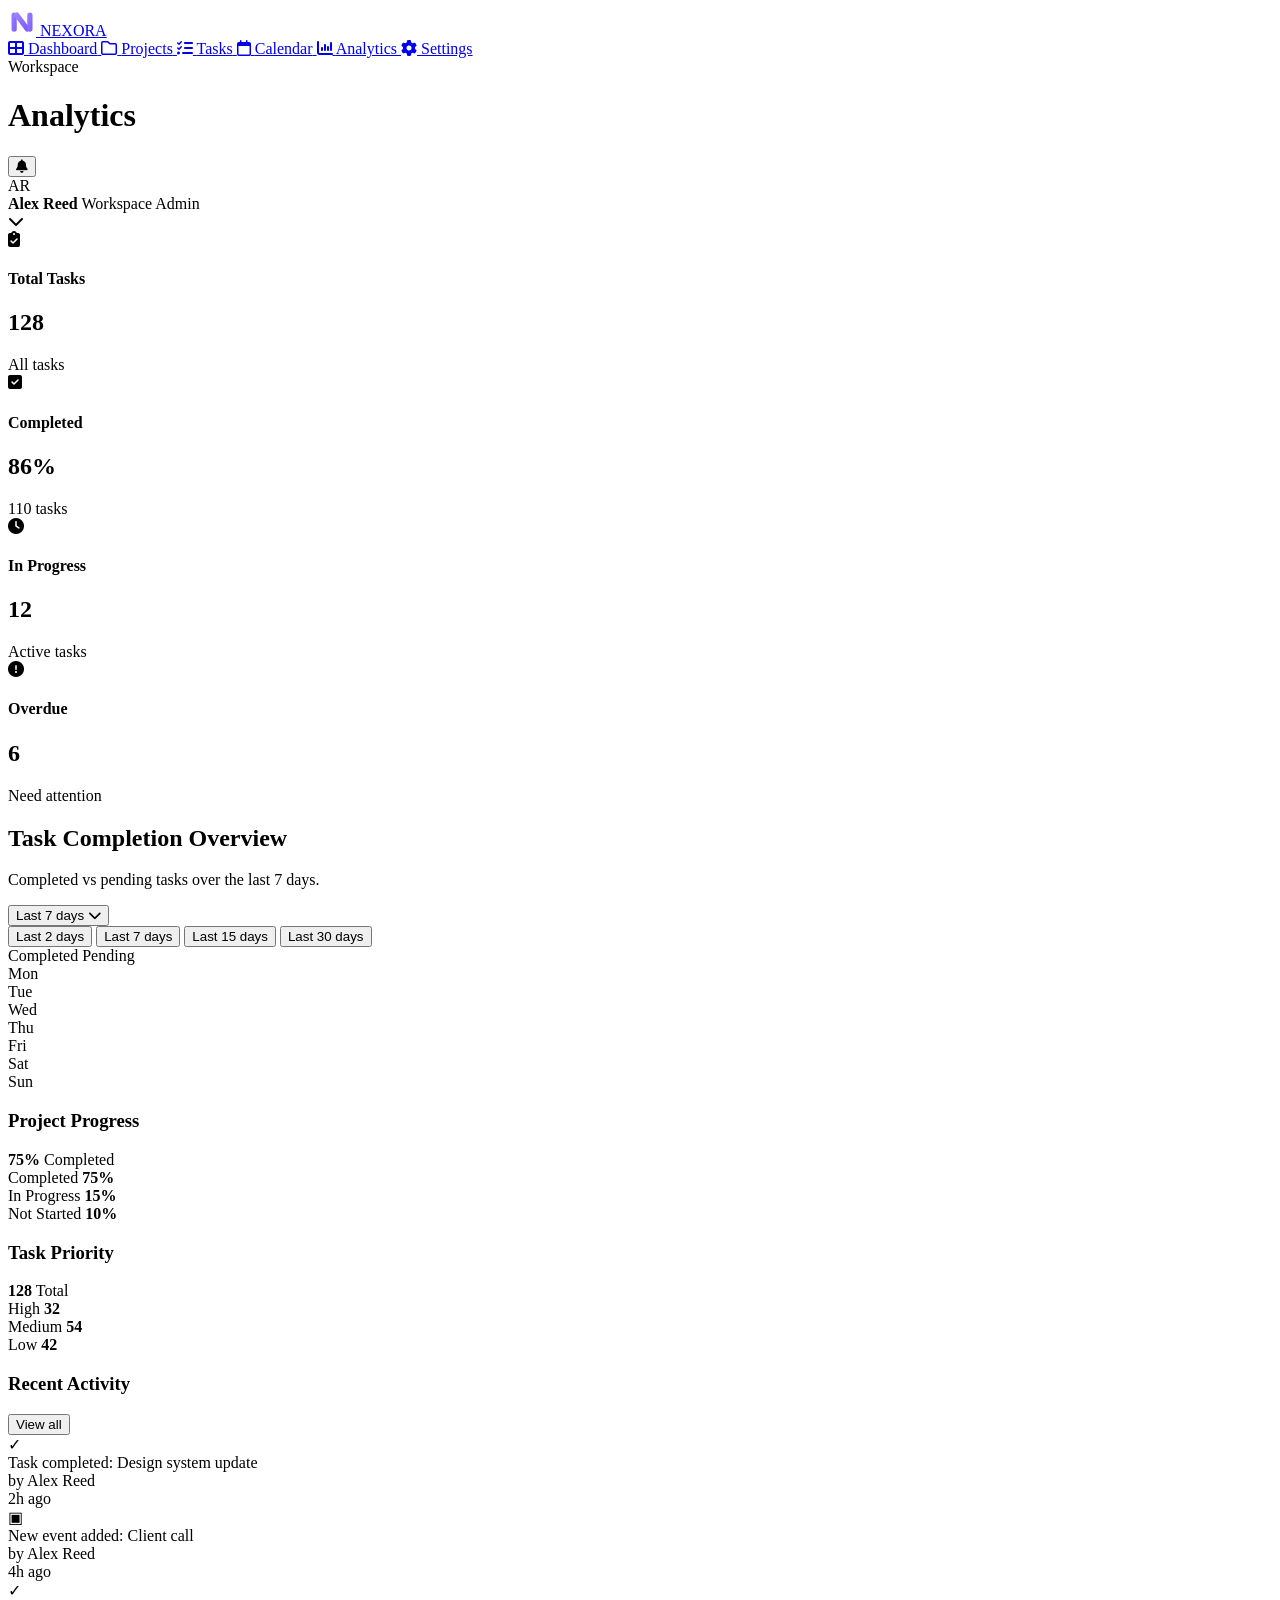
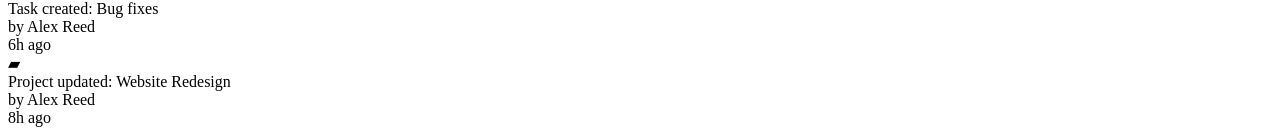
==== analytics.html @ f3e472c5 "Analytics Page" ====
<!DOCTYPE html>
<html lang="en">
<head>
    <meta charset="UTF-8">
    <meta name="viewport" content="width=device-width, initial-scale=1.0">
    <title>NEXORA | Analytics</title>

    
    <!-- Main Styles -->
    <link rel="stylesheet" href="../css/style.css">

    <link rel="stylesheet" href="../css/analytics.css">

    <link rel="stylesheet" href="https://cdnjs.cloudflare.com/ajax/libs/font-awesome/6.5.2/css/all.min.css">
</head>
<body>
    
    <div class="app-layout">

        <!-- =================================
             SIDEBAR
        ================================== -->
        <aside class="sidebar">
            <div class="sidebar-brand">
                <a href="../index.html" class="brand-logo">
                    <svg class="logo-mark" width="28" height="28" viewBox="0 0 32 32" fill="none" xmlns="http://www.w3.org/2000/svg">
                        <defs>
                            <linearGradient id="nexoraGrad" x1="0%" y1="0%" x2="100%" y2="100%">
                                <stop offset="0%" stop-color="#9B82FF" />
                                <stop offset="100%" stop-color="#7C5CFC" />
                            </linearGradient>
                        </defs>
                        <rect x="4" y="5" width="6" height="22" rx="3" fill="url(#nexoraGrad)" />
                        <path d="M10 8L22 24" stroke="url(#nexoraGrad)" stroke-width="6" stroke-linecap="round" />
                        <rect x="22" y="5" width="6" height="22" rx="3" fill="url(#nexoraGrad)" />
                    </svg>
                    <span class="brand-title">NEXORA</span>
                </a>
            </div>

            <nav class="sidebar-nav">
                <a href="dashboard.html" class="sidebar-link">
                    <i class="fa-solid fa-table-cells-large nav-icon"></i>
                    <span>Dashboard</span>
                </a>
                <a href="projects.html" class="sidebar-link">
                    <i class="fa-regular fa-folder nav-icon"></i>
                    <span>Projects</span>
                </a>
                <a href="tasks.html" class="sidebar-link">
                    <i class="fa-solid fa-list-check nav-icon"></i>
                    <span>Tasks</span>
                </a>
                <a href="calendar.html" class="sidebar-link">
                    <i class="fa-regular fa-calendar nav-icon"></i>
                    <span>Calendar</span>
                </a>
                <a href="analytics.html" class="sidebar-link active">
                    <i class="fa-solid fa-chart-column nav-icon"></i>
                    <span>Analytics</span>
                </a>
                <a href="settings.html" class="sidebar-link">
                    <i class="fa-solid fa-gear nav-icon"></i>
                    <span>Settings</span>
                </a>
            </nav>
        </aside>

        <!-- =================================
             MAIN WRAPPER
        ================================== -->
        <div class="main-wrapper">

            <!-- HEADER -->
            <header class="top-header">
                <div>
                    <span class="page-label">Workspace</span>
                    <h1>Analytics</h1>
                </div>

                <div class="header-right">
                    <button class="notification" type="button">
                        <i class="fa-solid fa-bell"></i>
                    </button>
                    <div class="user-profile">
                        <div class="user-avatar">AR</div>
                        <div class="user-info">
                            <strong>Alex Reed</strong>
                            <span>Workspace Admin</span>
                        </div>
                        <i class="fa-solid fa-chevron-down profile-arrow"></i>
                    </div>
                </div>
            </header>

            <!-- MAIN CONTENT AREA -->
            <main class="content-area">

                <!-- CARD INTRO -->
                <div class="card-intro">
                    <div class="card1">
                        <i class="fa-solid fa-clipboard-check"></i>
                        <h4>Total Tasks</h4>
                        <h2>128</h2>
                        <span>All tasks</span>
                    </div>
                    <div class="card1">
                        <i class="fa-solid fa-square-check"></i>
                        <h4>Completed</h4>
                        <h2>86%</h2>
                        <span>110 tasks</span>
                    </div>
                    <div class="card1">
                        <i class="fa-solid fa-clock"></i>
                        <h4>In Progress</h4>
                        <h2>12</h2>
                        <span>Active tasks</span>
                    </div>
                    <div class="card1">
                        <i class="fa-solid fa-circle-exclamation"></i>
                        <h4>Overdue</h4>
                        <h2>6</h2>
                        <span>Need attention</span>
                    </div>
                </div>

                <!-- TASK OVERVIEW -->
                <section class="task-overview">
                    <div class="task-div">
                        <div class="task-overview-header">
                            <div>
                                <h2>Task Completion Overview</h2>
                                <p>Completed vs pending tasks over the last 7 days.</p>
                            </div>
                            <button class="period-btn" type="button" id="periodBtn">
                                <span>Last 7 days</span>
                                <i class="fa-solid fa-chevron-down"></i>
                            </button>
                            <div class="period-options" id="periodOptions">
        <button type="button">Last 2 days</button>
        <button type="button">Last 7 days</button>
        <button type="button">Last 15 days</button>
        <button type="button">Last 30 days</button>
    </div>
                        </div>

                        <div class="chart-legend">
                            <span><i class="legend-dot completed"></i> Completed</span>
                            <span><i class="legend-dot pending"></i> Pending</span>
                        </div>

                        <div class="chart">
                            <div class="chart-column">
                                <div class="bars">
                                    <div class="chart-bar completed" style="height: 55%;"></div>
                                    <div class="chart-bar pending" style="height: 38%;"></div>
                                </div>
                                <span>Mon</span>
                            </div>
                            <div class="chart-column">
                                <div class="bars">
                                    <div class="chart-bar completed" style="height: 70%;"></div>
                                    <div class="chart-bar pending" style="height: 45%;"></div>
                                </div>
                                <span>Tue</span>
                            </div>
                            <div class="chart-column">
                                <div class="bars">
                                    <div class="chart-bar completed" style="height: 90%;"></div>
                                    <div class="chart-bar pending" style="height: 55%;"></div>
                                </div>
                                <span>Wed</span>
                            </div>
                            <div class="chart-column">
                                <div class="bars">
                                    <div class="chart-bar completed" style="height: 65%;"></div>
                                    <div class="chart-bar pending" style="height: 48%;"></div>
                                </div>
                                <span>Thu</span>
                            </div>
                            <div class="chart-column">
                                <div class="bars">
                                    <div class="chart-bar completed" style="height: 62%;"></div>
                                    <div class="chart-bar pending" style="height: 47%;"></div>
                                </div>
                                <span>Fri</span>
                            </div>
                            <div class="chart-column">
                                <div class="bars">
                                    <div class="chart-bar completed" style="height: 45%;"></div>
                                    <div class="chart-bar pending" style="height: 32%;"></div>
                                </div>
                                <span>Sat</span>
                            </div>
                            <div class="chart-column">
                                <div class="bars">
                                    <div class="chart-bar completed" style="height: 65%;"></div>
                                    <div class="chart-bar pending" style="height: 44%;"></div>
                                </div>
                                <span>Sun</span>
                            </div>
                        </div>
                    </div>
                </section>

                <!-- PERFORMANCE OVERVIEW -->
                <section class="performance-overview">
                    <div class="performance-card">
                        <h3>Project Progress</h3>
                        <div class="chart-content">
                            <div class="donut-chart project-chart">
                                <div class="donut-center">
                                    <strong>75%</strong>
                                    <span>Completed</span>
                                </div>
                            </div>
                            <div class="chart-legend">
                                <div class="legend-item">
                                    <span class="legend-dot completed"></span>
                                    <span>Completed</span>
                                    <strong>75%</strong>
                                </div>
                                <div class="legend-item">
                                    <span class="legend-dot progress"></span>
                                    <span>In Progress</span>
                                    <strong>15%</strong>
                                </div>
                                <div class="legend-item">
                                    <span class="legend-dot not-started"></span>
                                    <span>Not Started</span>
                                    <strong>10%</strong>
                                </div>
                            </div>
                        </div>
                    </div>

                    <div class="performance-card">
                        <h3>Task Priority</h3>
                        <div class="chart-content">
                            <div class="donut-chart priority-chart">
                                <div class="donut-center">
                                    <strong>128</strong>
                                    <span>Total</span>
                                </div>
                            </div>
                            <div class="chart-legend">
                                <div class="legend-item">
                                    <span class="legend-dot high"></span>
                                    <span>High</span>
                                    <strong>32</strong>
                                </div>
                                <div class="legend-item">
                                    <span class="legend-dot medium"></span>
                                    <span>Medium</span>
                                    <strong>54</strong>
                                </div>
                                <div class="legend-item">
                                    <span class="legend-dot low"></span>
                                    <span>Low</span>
                                    <strong>42</strong>
                                </div>
                            </div>
                        </div>
                    </div>
                </section>


                 <!-- Recent Activity Section -->
<div class="activity-section">
    <div class="activity-card">

        <div class="activity-header">
            <h3>Recent Activity</h3>
            <button type="button" id="view-all">View all</button>
        </div>

        <div class="activity-list">

            <div class="activity-item">
                <div class="activity-icon completed">✓</div>

                <div class="activity-info">
                    <div class="activity-title">
                        Task completed: Design system update
                    </div>
                    <div class="activity-user">
                        by Alex Reed
                    </div>
                </div>

                <div class="activity-time">2h ago</div>
            </div>

            <div class="activity-item">
                <div class="activity-icon event">▣</div>

                <div class="activity-info">
                    <div class="activity-title">
                        New event added: Client call
                    </div>
                    <div class="activity-user">
                        by Alex Reed
                    </div>
                </div>

                <div class="activity-time">4h ago</div>
            </div>

            <div class="activity-item">
                <div class="activity-icon task">✓</div>

                <div class="activity-info">
                    <div class="activity-title">
                        Task created: Bug fixes
                    </div>
                    <div class="activity-user">
                        by Alex Reed
                    </div>
                </div>

                <div class="activity-time">6h ago</div>
            </div>

            <div class="activity-item">
                <div class="activity-icon project">▰</div>

                <div class="activity-info">
                    <div class="activity-title">
                        Project updated: Website Redesign
                    </div>
                    <div class="activity-user">
                        by Alex Reed
                    </div>
                </div>

                <div class="activity-time">8h ago</div>
            </div>

        </div>
    </div>
</div>
            </main>
        </div>
    </div>


     <!-- JavaScript -->
    <script src="../js/app.js"></script>
<script src="../js/analytics.js"></script>
<script src="../js/login.js"></script>

</body>
</html>
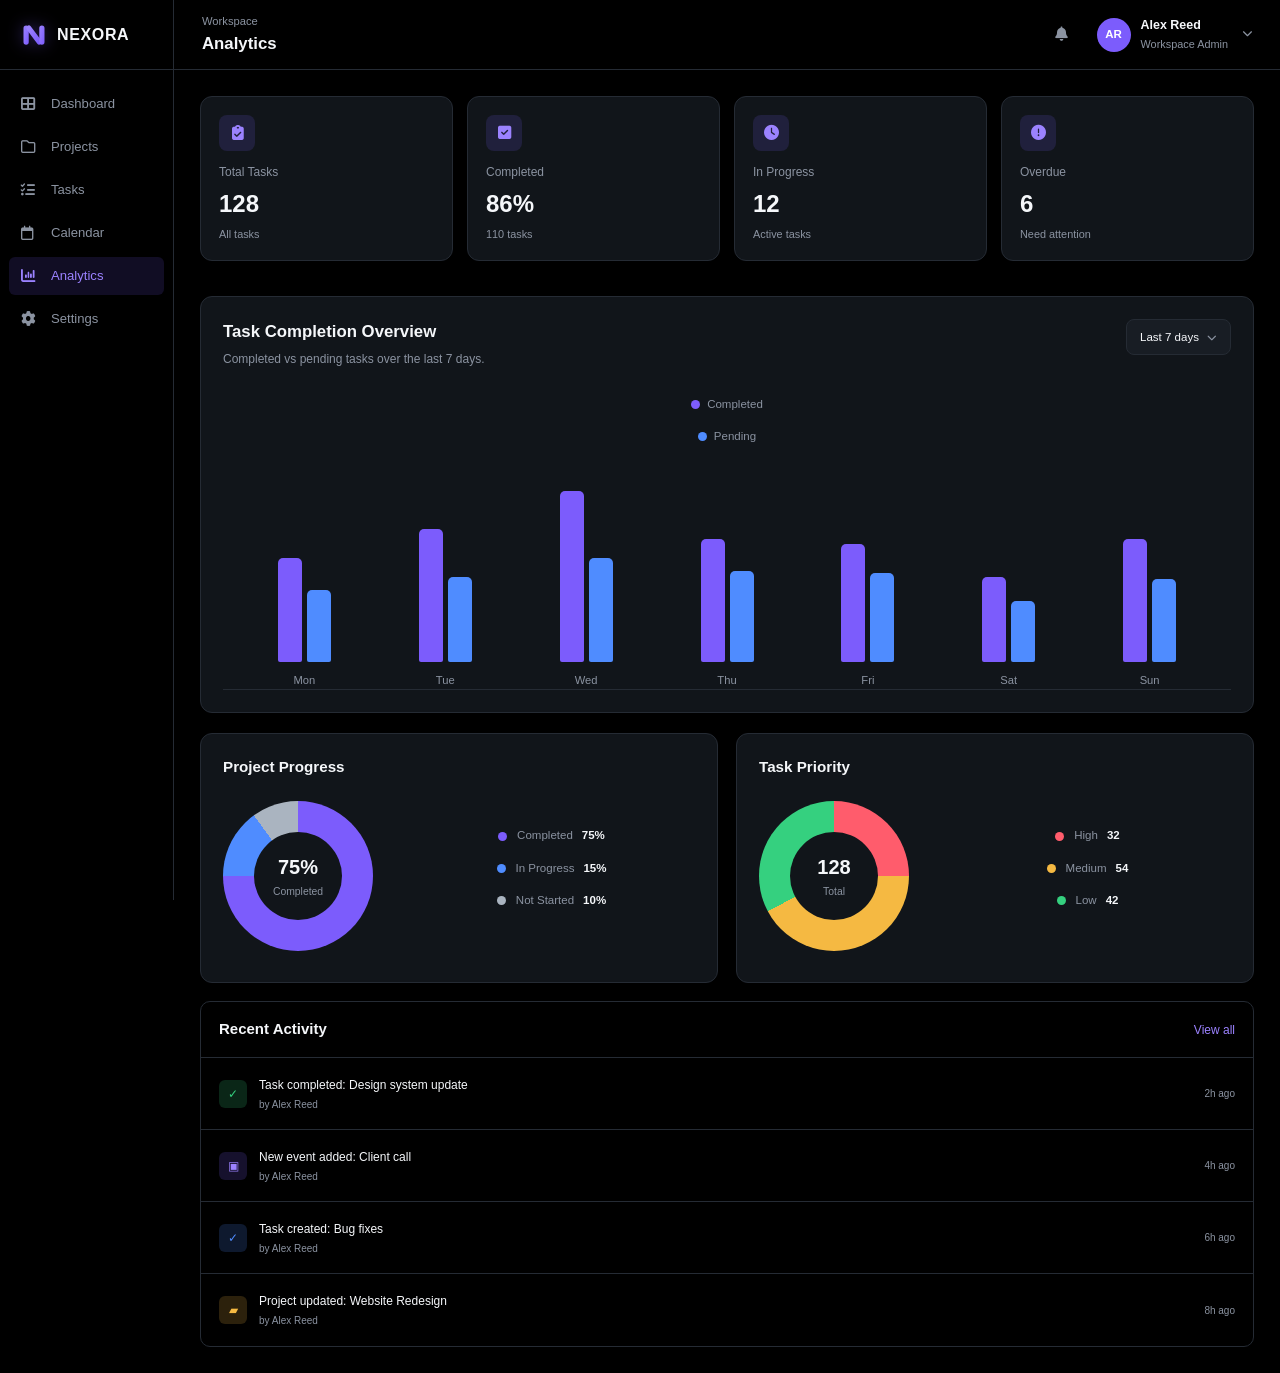
==== commit fd70363e: "Update analytics.html" ====
--- a/analytics.html
+++ b/analytics.html
@@ -7,9 +7,9 @@
 
     
     <!-- Main Styles -->
-    <link rel="stylesheet" href="../css/style.css">
-
-    <link rel="stylesheet" href="../css/analytics.css">
+   <link rel="stylesheet" href="CSS/style.css">
+
+    <link rel="stylesheet" href="CSS/analytics.css">
 
     <link rel="stylesheet" href="https://cdnjs.cloudflare.com/ajax/libs/font-awesome/6.5.2/css/all.min.css">
 </head>
@@ -22,7 +22,7 @@
         ================================== -->
         <aside class="sidebar">
             <div class="sidebar-brand">
-                <a href="../index.html" class="brand-logo">
+                <a href="index.html" class="brand-logo">
                     <svg class="logo-mark" width="28" height="28" viewBox="0 0 32 32" fill="none" xmlns="http://www.w3.org/2000/svg">
                         <defs>
                             <linearGradient id="nexoraGrad" x1="0%" y1="0%" x2="100%" y2="100%">
@@ -350,4 +350,4 @@
 <script src="../js/login.js"></script>
 
 </body>
-</html>+</html>
--- a/CSS/style.css
+++ b/CSS/style.css
@@ -0,0 +1,1858 @@
+/* =================================
+   GLOBAL RESET
+================================= */
+
+* {
+    margin: 0;
+    padding: 0;
+    box-sizing: border-box;
+}
+
+
+/* =================================
+   ROOT VARIABLES
+================================= */
+
+:root {
+    --bg: #0B0D10;
+
+    --surface: #11151A;
+    --surface-2: #181D24;
+    --surface-3: #1D232C;
+
+    --primary: #7C5CFC;
+    --primary-light: #9B82FF;
+    --primary-hover: #8D72FF;
+
+    --accent: #4F8CFF;
+
+    --success: #35D07F;
+    --warning: #F5B942;
+    --danger: #FF5C6C;
+
+    --text: #F5F7FA;
+    --text-muted: #8B93A1;
+
+    --border: #252B34;
+    --border-light: #303743;
+
+    --container-width: 1200px;
+
+    --radius-sm: 8px;
+    --radius-md: 12px;
+    --radius-lg: 18px;
+
+    --transition: 0.25s ease;
+}
+
+
+/* =================================
+   HTML
+================================= */
+
+html {
+    scroll-behavior: smooth;
+}
+
+
+/* =================================
+   BODY
+================================= */
+
+body {
+    min-height: 100vh;
+
+    background-color: var(--bg);
+    color: var(--text);
+
+    font-family:
+        -apple-system,
+        BlinkMacSystemFont,
+        "Segoe UI",
+        Roboto,
+        Helvetica,
+        Arial,
+        sans-serif;
+
+    line-height: 1.5;
+
+    overflow-x: hidden;
+
+    -webkit-font-smoothing: antialiased;
+}
+
+
+/* =================================
+   BASIC ELEMENTS
+================================= */
+
+a {
+    color: inherit;
+    text-decoration: none;
+}
+
+button,
+input,
+textarea,
+select {
+    font: inherit;
+}
+
+button {
+    border: none;
+    cursor: pointer;
+}
+
+img,
+svg {
+    display: block;
+    max-width: 100%;
+}
+
+
+/* =================================
+   CONTAINER
+================================= */
+
+.container {
+    width: min(
+        calc(100% - 48px),
+        var(--container-width)
+    );
+
+    margin-inline: auto;
+}
+
+
+/* =================================
+   NAVBAR
+================================= */
+
+.navbar {
+    position: sticky;
+    top: 0;
+    z-index: 100;
+
+    height: 72px;
+
+    background: rgba(11, 13, 16, 0.85);
+
+    border-bottom: 1px solid var(--border);
+
+    backdrop-filter: blur(16px);
+}
+
+
+.navbar-container {
+    height: 100%;
+
+    display: flex;
+    align-items: center;
+    justify-content: space-between;
+}
+
+
+/* =================================
+   BRAND
+================================= */
+
+.brand-logo {
+    display: flex;
+    align-items: center;
+    gap: 10px;
+
+    flex-shrink: 0;
+}
+
+
+.logo-mark {
+    filter:
+        drop-shadow(
+            0 0 8px rgba(124, 92, 252, 0.4)
+        );
+
+    transition:
+        transform var(--transition),
+        filter var(--transition);
+}
+
+
+.brand-logo:hover .logo-mark {
+    transform: scale(1.05);
+
+    filter:
+        drop-shadow(
+            0 0 14px rgba(124, 92, 252, 0.7)
+        );
+}
+
+
+.brand-title {
+    color: var(--text);
+
+    font-size: 1.1rem;
+    font-weight: 750;
+
+    letter-spacing: 0.1em;
+}
+
+
+/* =================================
+   NAVIGATION
+================================= */
+
+.navbar-nav {
+    display: flex;
+    align-items: center;
+    gap: 32px;
+}
+
+
+.nav-link {
+    color: var(--text-muted);
+
+    font-size: 0.9rem;
+    font-weight: 500;
+
+    transition:
+        color var(--transition);
+}
+
+
+.nav-link:hover {
+    color: var(--text);
+}
+
+
+/* =================================
+   NAVBAR ACTIONS
+================================= */
+
+.navbar-actions {
+    display: flex;
+    align-items: center;
+    gap: 10px;
+}
+
+
+/* =================================
+   BUTTONS
+================================= */
+
+.btn {
+    display: inline-flex;
+
+    align-items: center;
+    justify-content: center;
+
+    min-height: 40px;
+
+    padding: 0 18px;
+
+    border-radius: var(--radius-sm);
+
+    font-size: 0.9rem;
+    font-weight: 600;
+
+    transition:
+        background-color var(--transition),
+        border-color var(--transition),
+        color var(--transition),
+        transform var(--transition),
+        box-shadow var(--transition);
+}
+
+
+.btn:hover {
+    transform: translateY(-1px);
+}
+
+
+.btn-primary {
+    color: #ffffff;
+
+    background: var(--primary);
+
+    box-shadow:
+        0 8px 24px rgba(124, 92, 252, 0.18);
+}
+
+
+.btn-primary:hover {
+    background: var(--primary-hover);
+
+    box-shadow:
+        0 10px 30px rgba(124, 92, 252, 0.28);
+}
+
+
+.btn-secondary {
+    color: var(--text);
+
+    background: var(--surface);
+
+    border: 1px solid var(--border);
+}
+
+
+.btn-secondary:hover {
+    background: var(--surface-2);
+
+    border-color: var(--border-light);
+}
+
+
+.btn-large {
+    min-height: 48px;
+
+    padding-inline: 22px;
+
+    font-size: 0.95rem;
+}
+
+
+/* =================================
+   HERO
+================================= */
+
+.hero {
+    position: relative;
+
+    padding: 110px 0 90px;
+
+    overflow: hidden;
+}
+
+
+.hero::before {
+    content: "";
+
+    position: absolute;
+
+    width: 600px;
+    height: 600px;
+
+    top: -250px;
+    left: 50%;
+
+    transform: translateX(-50%);
+
+    background:
+        radial-gradient(
+            circle,
+            rgba(124, 92, 252, 0.14),
+            transparent 68%
+        );
+
+    pointer-events: none;
+}
+
+
+.hero-container {
+    position: relative;
+    z-index: 1;
+
+    display: grid;
+
+    grid-template-columns:
+        minmax(0, 0.9fr)
+        minmax(0, 1.1fr);
+
+    align-items: center;
+
+    gap: 70px;
+}
+
+
+.hero-content {
+    max-width: 570px;
+}
+
+
+.hero-badge {
+    display: inline-flex;
+
+    align-items: center;
+
+    padding: 6px 12px;
+
+    margin-bottom: 20px;
+
+    border: 1px solid rgba(124, 92, 252, 0.3);
+
+    border-radius: 999px;
+
+    background:
+        rgba(124, 92, 252, 0.08);
+
+    color: var(--primary-light);
+
+    font-size: 0.78rem;
+    font-weight: 600;
+
+    letter-spacing: 0.04em;
+}
+
+
+.hero-title {
+    max-width: 650px;
+
+    font-size: clamp(3rem, 5vw, 5rem);
+
+    line-height: 1.02;
+
+    letter-spacing: -0.055em;
+
+    font-weight: 750;
+}
+
+
+.hero-title span {
+    display: block;
+
+    color: var(--primary-light);
+}
+
+
+.hero-description {
+    max-width: 540px;
+
+    margin-top: 24px;
+
+    color: var(--text-muted);
+
+    font-size: 1.05rem;
+
+    line-height: 1.8;
+}
+
+
+.hero-actions {
+    display: flex;
+    align-items: center;
+    gap: 12px;
+
+    margin-top: 32px;
+}
+
+
+.hero-meta {
+    display: flex;
+    align-items: center;
+
+    margin-top: 42px;
+}
+
+
+.hero-meta-item {
+    display: flex;
+    flex-direction: column;
+
+    gap: 2px;
+
+    padding-inline: 18px;
+}
+
+
+.hero-meta-item:first-child {
+    padding-left: 0;
+}
+
+
+.hero-meta-item strong {
+    font-size: 1.15rem;
+}
+
+
+.hero-meta-item span {
+    color: var(--text-muted);
+
+    font-size: 0.78rem;
+}
+
+
+.hero-meta-divider {
+    width: 1px;
+    height: 30px;
+
+    background: var(--border);
+}
+
+
+/* =================================
+   DASHBOARD PREVIEW
+================================= */
+
+.hero-preview {
+    position: relative;
+}
+
+
+.preview-window {
+    overflow: hidden;
+
+    border: 1px solid var(--border);
+
+    border-radius: var(--radius-lg);
+
+    background: var(--surface);
+
+    box-shadow:
+        0 30px 80px rgba(0, 0, 0, 0.45),
+
+        0 0 80px
+        rgba(124, 92, 252, 0.08);
+}
+
+
+.preview-header {
+    height: 44px;
+
+    display: flex;
+    align-items: center;
+
+    gap: 12px;
+
+    padding: 0 16px;
+
+    border-bottom: 1px solid var(--border);
+
+    color: var(--text-muted);
+
+    font-size: 0.7rem;
+}
+
+
+.preview-dots {
+    display: flex;
+    gap: 5px;
+}
+
+
+.preview-dots span {
+    width: 7px;
+    height: 7px;
+
+    border-radius: 50%;
+
+    background: var(--border-light);
+}
+
+
+.preview-body {
+    display: flex;
+
+    min-height: 380px;
+}
+
+
+.preview-sidebar {
+    width: 58px;
+
+    flex-shrink: 0;
+
+    padding: 18px 10px;
+
+    border-right: 1px solid var(--border);
+
+    background: #0E1115;
+}
+
+
+.preview-logo {
+    width: 30px;
+    height: 30px;
+
+    display: grid;
+    place-items: center;
+
+    margin: 0 auto 25px;
+
+    border-radius: 8px;
+
+    background: var(--primary);
+
+    color: white;
+
+    font-size: 0.8rem;
+    font-weight: 700;
+}
+
+
+.preview-sidebar-line {
+    width: 25px;
+    height: 7px;
+
+    margin: 0 auto 15px;
+
+    border-radius: 4px;
+
+    background: var(--surface-3);
+}
+
+
+.preview-sidebar-line.active {
+    background: var(--primary);
+}
+
+
+.preview-content {
+    flex: 1;
+
+    padding: 22px;
+}
+
+
+.preview-title-row {
+    display: flex;
+    align-items: center;
+    justify-content: space-between;
+}
+
+
+.preview-title-row small {
+    color: var(--text-muted);
+
+    font-size: 0.65rem;
+}
+
+
+.preview-title-row h3 {
+    margin-top: 3px;
+
+    font-size: 1rem;
+}
+
+
+.preview-avatar {
+    width: 30px;
+    height: 30px;
+
+    display: grid;
+    place-items: center;
+
+    border-radius: 50%;
+
+    background: var(--primary);
+
+    color: white;
+
+    font-size: 0.65rem;
+    font-weight: 700;
+}
+
+
+.preview-stats {
+    display: grid;
+
+    grid-template-columns: repeat(3, 1fr);
+
+    gap: 10px;
+
+    margin-top: 20px;
+}
+
+
+.preview-card {
+    padding: 14px;
+
+    border: 1px solid var(--border);
+
+    border-radius: 10px;
+
+    background: var(--surface-2);
+}
+
+
+.preview-card small {
+    display: block;
+
+    margin-bottom: 5px;
+
+    color: var(--text-muted);
+
+    font-size: 0.62rem;
+}
+
+
+.preview-card strong {
+    font-size: 1rem;
+}
+
+
+.preview-grid {
+    display: grid;
+
+    grid-template-columns: 1.2fr 0.8fr;
+
+    gap: 10px;
+
+    margin-top: 10px;
+}
+
+
+.preview-chart,
+.preview-tasks {
+    min-height: 175px;
+
+    padding: 15px;
+
+    border: 1px solid var(--border);
+
+    border-radius: 10px;
+
+    background: var(--surface-2);
+}
+
+
+.preview-card-heading {
+    color: var(--text-muted);
+
+    font-size: 0.68rem;
+    font-weight: 600;
+}
+
+
+.chart-bars {
+    height: 115px;
+
+    display: flex;
+    align-items: flex-end;
+
+    gap: 8px;
+
+    margin-top: 15px;
+}
+
+
+.chart-bars span {
+    flex: 1;
+
+    min-height: 10px;
+
+    border-radius: 4px 4px 2px 2px;
+
+    background:
+        linear-gradient(
+            to top,
+            var(--primary),
+            var(--primary-light)
+        );
+
+    opacity: 0.9;
+}
+
+
+.preview-task {
+    display: flex;
+    align-items: center;
+
+    gap: 7px;
+
+    margin-top: 14px;
+
+    color: var(--text-muted);
+
+    font-size: 0.65rem;
+}
+
+
+.task-dot {
+    width: 7px;
+    height: 7px;
+
+    flex-shrink: 0;
+
+    border-radius: 50%;
+}
+
+
+.task-dot.primary {
+    background: var(--primary);
+}
+
+
+.task-dot.success {
+    background: var(--success);
+}
+
+
+.task-dot.warning {
+    background: var(--warning);
+}
+
+
+/* =================================
+   SECTIONS
+================================= */
+
+.section {
+    padding: 100px 0;
+}
+
+
+.section-heading {
+    max-width: 650px;
+
+    margin-bottom: 50px;
+}
+
+
+.section-label {
+    display: block;
+
+    margin-bottom: 12px;
+
+    color: var(--primary-light);
+
+    font-size: 0.72rem;
+    font-weight: 700;
+
+    letter-spacing: 0.12em;
+}
+
+
+.section-heading h2 {
+    font-size: clamp(2rem, 4vw, 3rem);
+
+    line-height: 1.1;
+
+    letter-spacing: -0.035em;
+}
+
+
+.section-heading p {
+    margin-top: 16px;
+
+    color: var(--text-muted);
+
+    line-height: 1.7;
+}
+
+
+/* =================================
+   FEATURES
+================================= */
+
+.features-section {
+    border-top: 1px solid var(--border);
+}
+
+
+.features-grid {
+    display: grid;
+
+    grid-template-columns:
+        repeat(4, minmax(0, 1fr));
+
+    gap: 16px;
+}
+
+
+.feature-card {
+    padding: 26px;
+
+    border: 1px solid var(--border);
+
+    border-radius: var(--radius-md);
+
+    background: var(--surface);
+
+    transition:
+        transform var(--transition),
+        border-color var(--transition),
+        background-color var(--transition);
+}
+
+
+.feature-card:hover {
+    transform: translateY(-4px);
+
+    background: var(--surface-2);
+
+    border-color:
+        rgba(124, 92, 252, 0.45);
+}
+
+
+.feature-icon {
+    width: 42px;
+    height: 42px;
+
+    display: grid;
+    place-items: center;
+
+    margin-bottom: 22px;
+
+    border-radius: 10px;
+
+    background:
+        rgba(124, 92, 252, 0.1);
+
+    color: var(--primary-light);
+
+    font-size: 1.1rem;
+    font-weight: 700;
+}
+
+
+.feature-card h3 {
+    font-size: 1rem;
+}
+
+
+.feature-card p {
+    margin-top: 10px;
+
+    color: var(--text-muted);
+
+    font-size: 0.88rem;
+
+    line-height: 1.7;
+}
+
+
+/* =================================
+   WORKFLOW
+================================= */
+
+.workflow-section {
+    border-top: 1px solid var(--border);
+}
+
+
+.workflow-grid {
+    display: grid;
+
+    grid-template-columns:
+        repeat(4, minmax(0, 1fr));
+
+    gap: 16px;
+}
+
+
+.workflow-step {
+    position: relative;
+
+    padding: 26px;
+
+    border-top: 1px solid var(--border);
+}
+
+
+.step-number {
+    display: block;
+
+    margin-bottom: 28px;
+
+    color: var(--primary-light);
+
+    font-size: 0.75rem;
+    font-weight: 700;
+}
+
+
+.workflow-step h3 {
+    font-size: 1rem;
+}
+
+
+.workflow-step p {
+    margin-top: 10px;
+
+    color: var(--text-muted);
+
+    font-size: 0.88rem;
+
+    line-height: 1.7;
+}
+
+
+/* =================================
+   CTA
+================================= */
+
+.cta-section {
+    padding-top: 40px;
+}
+
+
+.cta-card {
+    position: relative;
+
+    overflow: hidden;
+
+    padding: 70px 40px;
+
+    text-align: center;
+
+    border: 1px solid var(--border);
+
+    border-radius: var(--radius-lg);
+
+    background:
+        linear-gradient(
+            135deg,
+            rgba(124, 92, 252, 0.13),
+            rgba(79, 140, 255, 0.05)
+        );
+}
+
+
+.cta-card::before {
+    content: "";
+
+    position: absolute;
+
+    width: 350px;
+    height: 350px;
+
+    top: -200px;
+    left: 50%;
+
+    transform: translateX(-50%);
+
+    border-radius: 50%;
+
+    background:
+        rgba(124, 92, 252, 0.12);
+
+    filter: blur(40px);
+}
+
+
+.cta-card > * {
+    position: relative;
+    z-index: 1;
+}
+
+
+.cta-card h2 {
+    max-width: 700px;
+
+    margin: 0 auto;
+
+    font-size: clamp(2rem, 4vw, 3.5rem);
+
+    line-height: 1.1;
+
+    letter-spacing: -0.04em;
+}
+
+
+.cta-card p {
+    max-width: 520px;
+
+    margin: 18px auto 28px;
+
+    color: var(--text-muted);
+}
+
+
+/* =================================
+   FOOTER
+================================= */
+
+.footer {
+    padding: 30px 0;
+
+    border-top: 1px solid var(--border);
+}
+
+
+.footer-container {
+    display: flex;
+
+    align-items: center;
+    justify-content: space-between;
+
+    gap: 20px;
+}
+
+
+.footer-brand {
+    display: flex;
+    align-items: center;
+
+    gap: 10px;
+}
+
+
+.footer-brand strong {
+    font-size: 0.9rem;
+
+    letter-spacing: 0.08em;
+}
+
+
+.footer-brand span,
+.footer p {
+    color: var(--text-muted);
+
+    font-size: 0.78rem;
+}
+
+
+
+
+/* =================================
+   RESPONSIVE
+================================= */
+
+/* =================================
+   TABLET
+================================= */
+
+@media (max-width: 1000px) {
+
+    .container {
+        width: min(
+            calc(100% - 36px),
+            var(--container-width)
+        );
+    }
+
+    /* NAVBAR */
+    .navbar {
+        height: auto;
+        min-height: 72px;
+    }
+
+    .navbar-container {
+        min-height: 72px;
+        gap: 20px;
+    }
+
+    .navbar-nav {
+        gap: 20px;
+    }
+
+    .nav-link {
+        font-size: 0.82rem;
+    }
+
+    /* HERO */
+    .hero {
+        padding: 80px 0 70px;
+    }
+
+    .hero-container {
+        grid-template-columns: 1fr;
+        gap: 50px;
+    }
+
+    .hero-content {
+        max-width: 700px;
+    }
+
+    .hero-preview {
+        max-width: 750px;
+        width: 100%;
+        margin-inline: auto;
+    }
+
+    /* FEATURES */
+    .features-grid,
+    .workflow-grid {
+        grid-template-columns: repeat(2, minmax(0, 1fr));
+    }
+
+    /* SECTIONS */
+    .section {
+        padding: 80px 0;
+    }
+
+    /* PREVIEW */
+    .preview-body {
+        min-height: 360px;
+    }
+}
+
+
+/* =================================
+   MOBILE
+================================= */
+
+@media (max-width: 700px) {
+
+    .container {
+        width: calc(100% - 30px);
+    }
+
+    /* NAVBAR */
+
+    .navbar {
+        position: relative;
+        height: auto;
+    }
+
+    .navbar-container {
+        min-height: 64px;
+
+        flex-wrap: wrap;
+
+        padding-top: 12px;
+        padding-bottom: 12px;
+
+        gap: 14px;
+    }
+
+    .brand-title {
+        font-size: 0.95rem;
+    }
+
+    .navbar-nav {
+        order: 3;
+
+        width: 100%;
+
+        justify-content: center;
+
+        gap: 18px;
+
+        padding-top: 4px;
+    }
+
+    .nav-link {
+        font-size: 0.75rem;
+    }
+
+    .navbar-actions {
+        gap: 6px;
+    }
+
+    .navbar-actions .btn {
+        min-height: 36px;
+        padding: 0 12px;
+        font-size: 0.78rem;
+    }
+
+
+    /* HERO */
+
+    .hero {
+        padding: 65px 0 55px;
+    }
+
+    .hero-container {
+        gap: 40px;
+    }
+
+    .hero-badge {
+        margin-bottom: 16px;
+
+        font-size: 0.7rem;
+    }
+
+    .hero-title {
+        font-size: clamp(
+            2.5rem,
+            11vw,
+            4rem
+        );
+
+        letter-spacing: -0.045em;
+    }
+
+    .hero-description {
+        margin-top: 18px;
+
+        font-size: 0.92rem;
+        line-height: 1.7;
+    }
+
+    .hero-actions {
+        flex-direction: column;
+        align-items: stretch;
+
+        margin-top: 26px;
+    }
+
+    .hero-actions .btn {
+        width: 100%;
+    }
+
+    .hero-meta {
+        justify-content: center;
+
+        margin-top: 32px;
+    }
+
+    .hero-meta-item {
+        padding-inline: 12px;
+
+        text-align: center;
+    }
+
+    .hero-meta-item strong {
+        font-size: 1rem;
+    }
+
+    .hero-meta-item span {
+        font-size: 0.68rem;
+    }
+
+
+    /* DASHBOARD PREVIEW */
+
+    .preview-window {
+        border-radius: 14px;
+    }
+
+    .preview-body {
+        min-height: 300px;
+    }
+
+    .preview-sidebar {
+        width: 45px;
+
+        padding: 14px 7px;
+    }
+
+    .preview-logo {
+        width: 25px;
+        height: 25px;
+
+        margin-bottom: 20px;
+
+        font-size: 0.68rem;
+    }
+
+    .preview-sidebar-line {
+        width: 20px;
+        height: 6px;
+
+        margin-bottom: 12px;
+    }
+
+    .preview-content {
+        padding: 14px;
+    }
+
+    .preview-title-row h3 {
+        font-size: 0.82rem;
+    }
+
+    .preview-title-row small {
+        font-size: 0.55rem;
+    }
+
+    .preview-avatar {
+        width: 25px;
+        height: 25px;
+
+        font-size: 0.55rem;
+    }
+
+    .preview-stats {
+        gap: 6px;
+
+        margin-top: 14px;
+    }
+
+    .preview-card {
+        padding: 10px;
+    }
+
+    .preview-card small {
+        font-size: 0.52rem;
+    }
+
+    .preview-card strong {
+        font-size: 0.8rem;
+    }
+
+    .preview-grid {
+        grid-template-columns: 1fr;
+
+        gap: 6px;
+    }
+
+    .preview-chart,
+    .preview-tasks {
+        min-height: 125px;
+
+        padding: 10px;
+    }
+
+    .chart-bars {
+        height: 75px;
+
+        gap: 5px;
+
+        margin-top: 10px;
+    }
+
+    .preview-task {
+        margin-top: 9px;
+
+        font-size: 0.55rem;
+    }
+
+
+    /* SECTIONS */
+
+    .section {
+        padding: 65px 0;
+    }
+
+    .section-heading {
+        margin-bottom: 32px;
+    }
+
+    .section-heading h2 {
+        font-size: clamp(
+            1.8rem,
+            8vw,
+            2.5rem
+        );
+    }
+
+    .section-heading p {
+        font-size: 0.9rem;
+    }
+
+
+    /* FEATURES */
+
+    .features-grid,
+    .workflow-grid {
+        grid-template-columns: 1fr;
+
+        gap: 12px;
+    }
+
+    .feature-card {
+        padding: 20px;
+    }
+
+    .feature-icon {
+        width: 38px;
+        height: 38px;
+
+        margin-bottom: 18px;
+
+        font-size: 1rem;
+    }
+
+    .feature-card p,
+    .workflow-step p {
+        font-size: 0.82rem;
+    }
+
+
+    /* WORKFLOW */
+
+    .workflow-step {
+        padding: 20px;
+
+        border-top: 1px solid var(--border);
+    }
+
+    .step-number {
+        margin-bottom: 18px;
+    }
+
+
+    /* CTA */
+
+    .cta-section {
+        padding-top: 20px;
+    }
+
+    .cta-card {
+        padding: 50px 20px;
+    }
+
+    .cta-card h2 {
+        font-size: clamp(
+            1.8rem,
+            8vw,
+            2.6rem
+        );
+    }
+
+    .cta-card p {
+        font-size: 0.88rem;
+    }
+
+    .cta-card .btn {
+        width: 100%;
+    }
+
+
+    /* FOOTER */
+
+    .footer {
+        padding: 24px 0;
+    }
+
+    .footer-container {
+        flex-direction: column;
+
+        align-items: flex-start;
+
+        gap: 12px;
+    }
+}
+
+
+/* =================================
+   SMALL MOBILE
+================================= */
+
+@media (max-width: 500px) {
+
+    .container {
+        width: calc(100% - 24px);
+    }
+
+
+    /* NAVBAR */
+
+    .navbar-container {
+        gap: 10px;
+    }
+
+    .logo-mark {
+        width: 26px;
+        height: 26px;
+    }
+
+    .brand-title {
+        font-size: 0.82rem;
+        letter-spacing: 0.07em;
+    }
+
+    .navbar-actions {
+        margin-left: auto;
+    }
+
+    .navbar-actions .btn {
+        min-height: 34px;
+
+        padding: 0 9px;
+
+        font-size: 0.7rem;
+    }
+
+    .navbar-nav {
+        gap: 12px;
+
+        overflow-x: auto;
+        justify-content: flex-start;
+
+        padding-bottom: 2px;
+
+        scrollbar-width: none;
+    }
+
+    .navbar-nav::-webkit-scrollbar {
+        display: none;
+    }
+
+    .nav-link {
+        flex-shrink: 0;
+
+        font-size: 0.68rem;
+    }
+
+
+    /* HERO */
+
+    .hero {
+        padding: 50px 0 45px;
+    }
+
+    .hero-title {
+        font-size: clamp(
+            2.25rem,
+            12vw,
+            3.2rem
+        );
+    }
+
+    .hero-description {
+        font-size: 0.86rem;
+    }
+
+    .hero-meta {
+        justify-content: space-between;
+    }
+
+    .hero-meta-item {
+        padding-inline: 7px;
+    }
+
+    .hero-meta-divider {
+        height: 25px;
+    }
+
+
+    /* PREVIEW */
+
+    .preview-header {
+        height: 36px;
+
+        padding: 0 10px;
+
+        font-size: 0.58rem;
+    }
+
+    .preview-body {
+        min-height: 245px;
+    }
+
+    .preview-sidebar {
+        width: 38px;
+
+        padding: 10px 5px;
+    }
+
+    .preview-logo {
+        width: 22px;
+        height: 22px;
+
+        margin-bottom: 15px;
+
+        font-size: 0.58rem;
+    }
+
+    .preview-sidebar-line {
+        width: 17px;
+        height: 5px;
+
+        margin-bottom: 9px;
+    }
+
+    .preview-content {
+        padding: 10px;
+    }
+
+    .preview-stats {
+        grid-template-columns: repeat(3, 1fr);
+
+        gap: 4px;
+
+        margin-top: 10px;
+    }
+
+    .preview-card {
+        padding: 7px;
+    }
+
+    .preview-card small {
+        font-size: 0.42rem;
+    }
+
+    .preview-card strong {
+        font-size: 0.68rem;
+    }
+
+    .preview-grid {
+        margin-top: 5px;
+    }
+
+    .preview-chart,
+    .preview-tasks {
+        min-height: 100px;
+
+        padding: 7px;
+    }
+
+    .preview-card-heading {
+        font-size: 0.52rem;
+    }
+
+    .chart-bars {
+        height: 55px;
+
+        gap: 3px;
+
+        margin-top: 7px;
+    }
+
+    .preview-task {
+        gap: 4px;
+
+        margin-top: 6px;
+
+        font-size: 0.46rem;
+    }
+
+    .task-dot {
+        width: 5px;
+        height: 5px;
+    }
+
+
+    /* SECTIONS */
+
+    .section {
+        padding: 50px 0;
+    }
+
+    .section-heading h2 {
+        font-size: 1.8rem;
+    }
+
+    .section-heading p {
+        font-size: 0.82rem;
+    }
+
+
+    /* FEATURE */
+
+    .feature-card {
+        padding: 18px;
+    }
+
+
+    /* WORKFLOW */
+
+    .workflow-step {
+        padding: 18px;
+    }
+
+
+    /* CTA */
+
+    .cta-card {
+        padding: 40px 16px;
+    }
+
+    .cta-card h2 {
+        font-size: 1.8rem;
+    }
+
+    .cta-card p {
+        font-size: 0.8rem;
+    }
+
+
+    /* FOOTER */
+
+    .footer-brand {
+        flex-wrap: wrap;
+    }
+
+    .footer-brand span,
+    .footer p {
+        font-size: 0.7rem;
+    }
+}
+
+
+/* =================================
+   GLOBAL LIGHT THEME OVERRIDES
+================================= */
+
+body.light-theme {
+    --bg: #F4F6F9;
+    --surface: #FFFFFF;
+    --surface-2: #EEF2F6;
+    --surface-3: #E2E8F0;
+
+    --text: #0F172A;        /* Turns white text to black/slate */
+    --text-muted: #64748B;  /* Turns gray text readable */
+
+    --border: #E2E8F0;
+    --border-light: #CBD5E1;
+}
+
+/* Light Theme Component Styles across all pages */
+body.light-theme .sidebar,
+body.light-theme .top-header,
+body.light-theme .card,
+body.light-theme .stats-card,
+body.light-theme .table-container,
+body.light-theme .chart-card {
+    background: #FFFFFF !important;
+    border-color: var(--border) !important;
+}
+
+body.light-theme .sidebar-brand .brand-title,
+body.light-theme .top-header h1,
+body.light-theme .user-info strong,
+body.light-theme h2,
+body.light-theme h3,
+body.light-theme p,
+body.light-theme td,
+body.light-theme th {
+    color: var(--text) !important;
+}
+
+
+/* =================================
+   LIGHT THEME FIXES: ANALYTICS & CALENDAR
+================================= */
+
+/* --- 1. Analytics Page Fixes --- */
+body.light-theme .recent-activity-card,
+body.light-theme .activity-section,
+body.light-theme .activity-list,
+body.light-theme .recent-activity {
+    background-color: var(--surface) !important;
+    background: #FFFFFF !important;
+    border-color: var(--border) !important;
+    color: var(--text) !important;
+}
+
+body.light-theme .activity-item,
+body.light-theme .activity-header {
+    background-color: var(--surface-2) !important;
+    border-color: var(--border) !important;
+    color: var(--text) !important;
+}
+
+body.light-theme .recent-activity h2,
+body.light-theme .recent-activity h3,
+body.light-theme .activity-title,
+body.light-theme .empty-state,
+body.light-theme .view-all-link {
+    color: var(--text) !important;
+}
+
+/* Fix Chart Legend Overlap text */
+body.light-theme .chart-legend span,
+body.light-theme .legend-item {
+    color: var(--text) !important;
+}
+
+
+/* --- 2. Calendar Page Fixes --- */
+/* Calendar Weekday Header Row (Sun, Mon, Tue...) */
+body.light-theme .calendar-header,
+body.light-theme .calendar-days-header,
+body.light-theme .day-name,
+body.light-theme .calendar-grid-header {
+    background-color: var(--surface-2) !important;
+    background: #F8FAFC !important;
+    color: var(--text) !important;
+    border-color: var(--border) !important;
+}
+
+/* Outside/Previous/Next Month Date Cells */
+body.light-theme .calendar-day.other-month,
+body.light-theme .day-cell.disabled,
+body.light-theme .calendar-day.prev-month,
+body.light-theme .calendar-day.next-month {
+    background-color: #EEF2F6 !important;
+    color: var(--text-muted) !important;
+}
+
+/* Standard Calendar Grid Cells */
+body.light-theme .calendar-day,
+body.light-theme .day-cell {
+    background-color: #FFFFFF !important;
+    border-color: var(--border) !important;
+    color: var(--text) !important;
+}
+
+/* Calendar Event Pills */
+body.light-theme .event-pill,
+body.light-theme .calendar-event {
+    background-color: #F1F5F9 !important;
+    color: #0F172A !important;
+    border: 1px solid var(--border) !important;
+}
--- a/CSS/analytics.css
+++ b/CSS/analytics.css
@@ -0,0 +1,1809 @@
+/* =================================
+   GLOBAL RESET
+================================= */
+
+* {
+    margin: 0;
+    padding: 0;
+    box-sizing: border-box;
+}
+
+
+/* =================================
+   ROOT VARIABLES
+================================= */
+
+:root {
+
+    --bg: #000000;
+
+    --surface: #11151A;
+    --surface-2: #181D24;
+    --surface-3: #1D232C;
+
+    --primary: #7C5CFC;
+    --primary-light: #9B82FF;
+    --primary-hover: #8D72FF;
+
+    --accent: #4F8CFF;
+
+    --success: #35D07F;
+    --warning: #F5B942;
+    --danger: #FF5C6C;
+
+    --text: #F5F7FA;
+    --text-muted: #8B93A1;
+
+    --border: #252B34;
+    --border-light: #303743;
+
+    --radius-sm: 8px;
+    --radius-md: 12px;
+    --radius-lg: 18px;
+
+    --transition: 0.25s ease;
+}
+
+
+/* =================================
+   HTML
+================================= */
+
+html {
+    scroll-behavior: smooth;
+}
+
+
+/* =================================
+   BODY
+================================= */
+
+body {
+
+    min-height: 100vh;
+
+    background: var(--bg);
+
+    color: var(--text);
+
+    font-family:
+        -apple-system,
+        BlinkMacSystemFont,
+        "Segoe UI",
+        Roboto,
+        Helvetica,
+        Arial,
+        sans-serif;
+
+    line-height: 1.5;
+
+    overflow-x: hidden;
+
+    -webkit-font-smoothing: antialiased;
+}
+
+
+/* =================================
+   BASIC ELEMENTS
+================================= */
+
+a {
+    color: inherit;
+    text-decoration: none;
+}
+
+
+button,
+input,
+textarea,
+select {
+    font: inherit;
+}
+
+
+button {
+    border: none;
+    cursor: pointer;
+}
+
+
+img,
+svg {
+    display: block;
+    max-width: 100%;
+}
+
+
+/* =================================
+   APP LAYOUT
+================================= */
+
+.app-layout {
+    display: flex;
+    min-height: 100vh;
+    background: var(--bg);
+}
+
+
+/* =================================
+   SIDEBAR
+================================= */
+
+.sidebar {
+
+    position: fixed;
+
+    top: 0;
+    left: 0;
+
+    z-index: 100;
+
+    width: 174px;
+    height: 100vh;
+
+    background: #000000;
+
+    border-right: 1px solid var(--border);
+}
+
+
+/* =================================
+   SIDEBAR BRAND
+================================= */
+
+.sidebar-brand {
+
+    height: 70px;
+
+    display: flex;
+
+    align-items: center;
+
+    padding: 0 20px;
+
+    border-bottom: 1px solid var(--border);
+}
+
+
+.sidebar-brand .brand-logo {
+
+    display: flex;
+
+    align-items: center;
+
+    gap: 9px;
+
+    color: var(--text);
+}
+
+
+.sidebar-brand .brand-title {
+
+    color: var(--text);
+
+    font-size: 1rem;
+
+    font-weight: 700;
+
+    letter-spacing: 0.04em;
+}
+
+
+.sidebar-brand .logo-mark {
+
+    flex-shrink: 0;
+}
+
+
+/* =================================
+   SIDEBAR NAV
+================================= */
+
+.sidebar-nav {
+
+    display: flex;
+
+    flex-direction: column;
+
+    gap: 5px;
+
+    padding: 15px 9px;
+}
+
+
+.sidebar-link {
+
+    height: 38px;
+
+    display: flex;
+
+    align-items: center;
+
+    gap: 12px;
+
+    padding: 0 12px;
+
+    border-radius: 6px;
+
+    color: var(--text-muted);
+
+    font-size: 0.82rem;
+
+    font-weight: 500;
+
+    transition:
+        background-color var(--transition),
+        color var(--transition);
+}
+
+
+.sidebar-link:hover {
+
+    background: var(--surface-2);
+
+    color: var(--text);
+}
+
+
+.sidebar-link.active {
+
+    background: rgba(124, 92, 252, 0.14);
+
+    color: var(--primary-light);
+}
+
+
+.nav-icon {
+
+    width: 18px;
+
+    display: inline-flex;
+
+    justify-content: center;
+
+    font-size: 0.9rem;
+}
+
+
+.sidebar-link.active .nav-icon {
+
+    color: var(--primary-light);
+}
+
+
+/* =================================
+   MAIN WRAPPER
+================================= */
+
+.main-wrapper {
+
+    width: calc(100% - 174px);
+
+    min-height: 100vh;
+
+    margin-left: 174px;
+
+    display: flex;
+
+    flex-direction: column;
+
+    position: relative;
+}
+
+
+/* =================================
+   TOP HEADER
+================================= */
+
+.top-header {
+
+    position: fixed;
+
+    top: 0;
+    right: 0;
+
+    width: calc(100% - 174px);
+
+    height: 70px;
+
+    display: flex;
+
+    align-items: center;
+
+    justify-content: space-between;
+
+    padding: 0 28px;
+
+    background: #000000;
+
+    border-bottom: 1px solid var(--border);
+
+    z-index: 99;
+}
+
+
+.page-label {
+
+    display: block;
+
+    margin-bottom: 2px;
+
+    color: var(--text-muted);
+
+    font-size: 0.7rem;
+}
+
+
+.top-header h1 {
+
+    color: var(--text);
+
+    font-size: 1.05rem;
+
+    font-weight: 600;
+}
+
+
+/* =================================
+   HEADER RIGHT
+================================= */
+
+.header-right {
+
+    display: flex;
+
+    align-items: center;
+
+    gap: 18px;
+}
+
+
+/* =================================
+   NOTIFICATION
+================================= */
+
+.notification {
+
+    width: 34px;
+    height: 34px;
+
+    display: grid;
+
+    place-items: center;
+
+    padding: 0;
+
+    background: transparent;
+
+    color: var(--text-muted);
+
+    font-size: 0.9rem;
+
+    transition: color var(--transition);
+}
+
+
+.notification:hover {
+
+    color: var(--text);
+}
+
+
+/* =================================
+   USER PROFILE
+================================= */
+
+.user-profile {
+
+    display: flex;
+
+    align-items: center;
+
+    gap: 10px;
+}
+
+
+.user-avatar {
+
+    width: 34px;
+    height: 34px;
+
+    display: grid;
+
+    place-items: center;
+
+    border-radius: 50%;
+
+    background: var(--primary);
+
+    color: #fff;
+
+    font-size: 0.72rem;
+
+    font-weight: 700;
+}
+
+
+.user-info {
+
+    display: flex;
+
+    flex-direction: column;
+
+    gap: 1px;
+}
+
+
+.user-info strong {
+
+    color: var(--text);
+
+    font-size: 0.78rem;
+}
+
+
+.user-info span {
+
+    color: var(--text-muted);
+
+    font-size: 0.68rem;
+}
+
+
+.profile-arrow {
+
+    margin-left: 4px;
+
+    color: var(--text-muted);
+
+    font-size: 0.65rem;
+}
+
+
+/* =================================
+   ANALYTICS CONTENT
+================================= */
+
+.content-area {
+
+    flex: 1;
+
+    padding: 26px;
+
+    margin-top: 70px;
+
+    overflow-x: hidden;
+}
+
+
+/* =================================
+   ANALYTICS STAT CARDS
+================================= */
+
+.card-intro {
+
+    display: grid;
+
+    grid-template-columns: repeat(4, 1fr);
+
+    gap: 14px;
+}
+
+
+.card1 {
+
+    min-height: 150px;
+
+    padding: 18px;
+
+    display: flex;
+
+    flex-direction: column;
+
+    justify-content: center;
+
+    background: var(--surface);
+
+    border: 1px solid var(--border);
+
+    border-radius: var(--radius-md);
+
+    transition:
+        transform var(--transition),
+        border-color var(--transition);
+}
+
+
+.card1:hover {
+
+    transform: translateY(-2px);
+
+    border-color: var(--border-light);
+}
+
+
+.card1 > i {
+
+    width: 36px;
+    height: 36px;
+
+    display: grid;
+
+    place-items: center;
+
+    margin-bottom: 12px;
+
+    border-radius: var(--radius-sm);
+
+    background: rgba(124, 92, 252, 0.15);
+
+    color: var(--primary-light);
+
+    font-size: 0.95rem;
+}
+
+
+.card1 h4 {
+
+    color: var(--text-muted);
+
+    font-size: 0.75rem;
+
+    font-weight: 500;
+}
+
+
+.card1 h2 {
+
+    margin-top: 5px;
+
+    color: var(--text);
+
+    font-size: 1.5rem;
+
+    font-weight: 650;
+}
+
+
+.card1 span {
+
+    margin-top: 4px;
+
+    color: var(--text-muted);
+
+    font-size: 0.68rem;
+}
+
+
+/* =================================
+   TASK OVERVIEW
+================================= */
+
+.task-overview {
+    width: 100%;
+    padding: 0;
+    margin-top: 35px;
+    box-sizing: border-box;
+}
+
+/* =================================
+   PERIOD DROPDOWN
+================================= */
+
+.task-overview-header {
+    position: relative;
+}
+
+.period-options {
+    position: absolute;
+    top: 55px;
+    right: 0;
+
+    width: 150px;
+    padding: 6px;
+
+    background: #181D24;
+    border: 1px solid #252B34;
+    border-radius: 10px;
+
+    display: none;
+    z-index: 100;
+}
+
+.period-options button {
+    width: 100%;
+    padding: 10px 12px;
+
+    background: transparent;
+    border: none;
+    border-radius: 7px;
+
+    color: #F5F7FA;
+    text-align: left;
+
+    cursor: pointer;
+}
+
+.period-options button:hover {
+    background: #252B34;
+}
+.task-div {
+
+    width: 100%;
+
+    min-height: 360px;
+
+    padding: 22px;
+
+    background: var(--surface);
+
+    border: 1px solid var(--border);
+
+    border-radius: var(--radius-md);
+
+    transition:
+        transform var(--transition),
+        border-color var(--transition);
+}
+
+
+.task-div:hover {
+
+    border-color: var(--border-light);
+}
+
+
+/* =================================
+   TASK OVERVIEW HEADER
+================================= */
+
+.task-overview-header {
+
+    display: flex;
+
+    align-items: flex-start;
+
+    justify-content: space-between;
+
+    gap: 20px;
+
+    margin-bottom: 28px;
+}
+
+
+.task-overview-header .section-label {
+
+    display: block;
+
+    margin-bottom: 7px;
+
+    color: var(--primary-light);
+
+    font-size: 0.65rem;
+
+    text-transform: uppercase;
+}
+
+
+.task-overview-header h2 {
+
+    color: var(--text);
+
+    font-size: 1.05rem;
+
+    font-weight: 600;
+}
+
+
+.task-overview-header p {
+
+    margin-top: 5px;
+
+    color: var(--text-muted);
+
+    font-size: 0.75rem;
+}
+
+
+/* =================================
+   CHART LEGEND
+================================= */
+
+.chart-legend {
+
+    display: flex;
+
+    justify-content: flex-end;
+
+    align-items: center;
+
+    gap: 20px;
+
+    margin-bottom: 15px;
+
+    color: var(--text-muted);
+
+    font-size: 0.72rem;
+}
+
+
+.chart-legend span {
+
+    display: flex;
+
+    align-items: center;
+
+    gap: 7px;
+}
+
+
+.legend-dot {
+
+    width: 9px;
+    height: 9px;
+
+    display: inline-block;
+
+    border-radius: 50%;
+}
+
+
+.legend-dot.completed {
+
+    background: var(--primary);
+}
+
+
+.legend-dot.pending {
+
+    background: var(--accent);
+}
+
+
+/* =================================
+   CHART
+================================= */
+
+.chart {
+
+    height: 230px;
+
+    display: flex;
+
+    align-items: stretch;
+
+    justify-content: space-around;
+
+    gap: 18px;
+
+    padding: 10px 20px 0;
+
+    border-bottom: 1px solid var(--border);
+}
+
+
+/* =================================
+   CHART COLUMN
+================================= */
+
+.chart-column {
+
+    flex: 1;
+
+    height: 100%;
+
+    display: flex;
+
+    flex-direction: column;
+
+    justify-content: flex-end;
+
+    align-items: center;
+
+    gap: 10px;
+}
+
+
+/* =================================
+   TWO BARS
+================================= */
+
+.bars {
+
+    height: 190px;
+
+    display: flex;
+
+    align-items: flex-end;
+
+    justify-content: center;
+
+    gap: 5px;
+}
+
+
+/* =================================
+   INDIVIDUAL BAR
+================================= */
+
+.chart-bar {
+
+    width: 24px;
+
+    min-height: 10px;
+
+    border-radius: 5px 5px 2px 2px;
+
+    transition:
+        height var(--transition),
+        opacity var(--transition),
+        transform var(--transition);
+}
+
+
+.chart-bar.completed {
+
+    background: var(--primary);
+}
+
+
+.chart-bar.pending {
+
+    background: var(--accent);
+}
+
+
+.chart-bar:hover {
+
+    opacity: 0.8;
+
+    transform: translateY(-2px);
+}
+
+
+.chart-column > span {
+
+    color: var(--text-muted);
+
+    font-size: 0.7rem;
+}
+
+
+/* =================================
+   ANALYTICS PERIOD BUTTON
+================================= */
+
+.period-btn {
+
+    display: inline-flex;
+
+    align-items: center;
+
+    justify-content: center;
+
+    gap: 8px;
+
+    min-width: 105px;
+
+    height: 36px;
+
+    padding: 0 12px;
+
+    background: var(--surface-2);
+
+    color: var(--text);
+
+    border: 1px solid var(--border);
+
+    border-radius: var(--radius-sm);
+
+    font-size: 0.72rem;
+
+    font-weight: 500;
+
+    transition:
+        background-color var(--transition),
+        border-color var(--transition);
+}
+
+
+.period-btn i {
+
+    color: var(--text-muted);
+
+    font-size: 0.6rem;
+}
+
+
+.period-btn:hover {
+
+    background: var(--surface-3);
+
+    border-color: var(--border-light);
+}
+
+
+/* =================================
+   PERFORMANCE OVERVIEW
+================================= */
+
+.performance-overview {
+
+    display: grid;
+
+    grid-template-columns: 1fr 1fr;
+
+    gap: 18px;
+
+    width: 100%;
+
+    margin-top: 20px;
+}
+
+
+/* =================================
+   PERFORMANCE CARD
+================================= */
+
+.performance-card {
+
+    min-height: 250px;
+
+    padding: 22px;
+
+    background: var(--surface);
+
+    border: 1px solid var(--border);
+
+    border-radius: var(--radius-md);
+}
+
+
+/* =================================
+   CARD TITLE
+================================= */
+
+.performance-card h3 {
+
+    margin-bottom: 22px;
+
+    color: var(--text);
+
+    font-size: 0.95rem;
+
+    font-weight: 600;
+}
+
+
+/* =================================
+   CHART CONTENT
+================================= */
+
+.chart-content {
+
+    display: flex;
+
+    align-items: center;
+
+    gap: 35px;
+}
+
+
+/* =================================
+   DONUT CHART
+================================= */
+
+.donut-chart {
+
+    width: 150px;
+    height: 150px;
+
+    flex-shrink: 0;
+
+    display: grid;
+
+    place-items: center;
+
+    border-radius: 50%;
+
+    position: relative;
+}
+
+
+/* =================================
+   DONUT HOLE
+================================= */
+
+.donut-chart::before {
+
+    content: "";
+
+    position: absolute;
+
+    width: 88px;
+    height: 88px;
+
+    background: var(--surface);
+
+    border-radius: 50%;
+}
+
+
+/* =================================
+   CENTER TEXT
+================================= */
+
+.donut-center {
+
+    position: relative;
+
+    z-index: 2;
+
+    display: flex;
+
+    flex-direction: column;
+
+    align-items: center;
+
+    justify-content: center;
+}
+
+
+.donut-center strong {
+
+    color: var(--text);
+
+    font-size: 1.25rem;
+
+    font-weight: 700;
+}
+
+
+.donut-center span {
+
+    margin-top: 2px;
+
+    color: var(--text-muted);
+
+    font-size: 0.65rem;
+}
+
+
+/* =================================
+   PROJECT PROGRESS CHART
+================================= */
+
+.project-chart {
+
+    background:
+        conic-gradient(
+            var(--primary) 0deg 270deg,
+            var(--accent) 270deg 324deg,
+            #AAB4C0 324deg 360deg
+        );
+}
+
+
+/* =================================
+   TASK PRIORITY CHART
+================================= */
+
+.priority-chart {
+
+    background:
+        conic-gradient(
+            var(--danger) 0deg 90deg,
+            var(--warning) 90deg 241.875deg,
+            var(--success) 241.875deg 360deg
+        );
+}
+
+
+/* =================================
+   CHART LEGEND
+================================= */
+
+.chart-legend {
+
+    display: flex;
+
+    flex-direction: column;
+
+    gap: 15px;
+
+    flex: 1;
+}
+
+
+.legend-item {
+
+    display: grid;
+
+    grid-template-columns: 10px 1fr auto;
+
+    align-items: center;
+
+    gap: 9px;
+
+    color: var(--text-muted);
+
+    font-size: 0.72rem;
+}
+
+
+.legend-item strong {
+
+    color: var(--text);
+
+    font-size: 0.72rem;
+
+    font-weight: 600;
+}
+
+
+/* =================================
+   LEGEND DOT
+================================= */
+
+.legend-dot {
+
+    width: 9px;
+    height: 9px;
+
+    border-radius: 50%;
+}
+
+
+/* PROJECT COLORS */
+
+.legend-dot.completed {
+
+    background: var(--primary);
+}
+
+
+.legend-dot.progress {
+
+    background: var(--accent);
+}
+
+
+.legend-dot.not-started {
+
+    background: #AAB4C0;
+}
+
+
+/* PRIORITY COLORS */
+
+.legend-dot.high {
+
+    background: var(--danger);
+}
+
+
+.legend-dot.medium {
+
+    background: var(--warning);
+}
+
+
+.legend-dot.low {
+
+    background: var(--success);
+}
+
+
+/* =================================
+   RESPONSIVE
+================================= */
+
+@media (max-width: 900px) {
+
+    .performance-overview {
+
+        grid-template-columns: 1fr;
+    }
+
+}
+
+
+@media (max-width: 600px) {
+
+    .chart-content {
+
+        flex-direction: column;
+
+        align-items: flex-start;
+    }
+
+}
+
+
+/* =================================
+   MOBILE
+   <= 600px
+================================= */
+
+@media (max-width: 600px) {
+
+
+    /* ==============================
+       LEFT SIDEBAR
+    ============================== */
+
+    .sidebar {
+
+        position: fixed;
+
+        top: 0;
+        left: 0;
+        bottom: 0;
+
+        z-index: 100;
+
+        width: 160px;
+        height: 100vh;
+
+        background: #000000;
+
+        border-right: 1px solid var(--border);
+
+        border-top: none;
+    }
+
+
+    /* ==============================
+       LOGO
+    ============================== */
+
+    .sidebar-brand {
+
+        height: 62px;
+
+        display: flex;
+
+        align-items: center;
+
+        padding: 0 14px;
+
+        border-bottom: 1px solid var(--border);
+    }
+
+
+    .sidebar-brand .brand-logo {
+
+        display: flex;
+
+        align-items: center;
+
+        gap: 9px;
+    }
+
+
+    .sidebar-brand .brand-title {
+
+        display: inline;
+
+        font-size: 0.85rem;
+    }
+
+
+    /* ==============================
+       NAVIGATION
+    ============================== */
+
+    .sidebar-nav {
+
+        width: 100%;
+
+        display: flex;
+
+        flex-direction: column;
+
+        gap: 5px;
+
+        padding: 15px 9px;
+    }
+
+
+    .sidebar-link {
+
+        width: 100%;
+
+        min-width: 0;
+
+        height: 40px;
+
+        display: flex;
+
+        flex-direction: row;
+
+        align-items: center;
+
+        justify-content: flex-start;
+
+        gap: 10px;
+
+        padding: 0 10px;
+
+        border-radius: 6px;
+
+        font-size: 0.72rem;
+
+        white-space: nowrap;
+    }
+
+
+    .sidebar-link span:not(.nav-icon) {
+
+        display: inline;
+
+        overflow: visible;
+
+        text-overflow: unset;
+
+        max-width: none;
+    }
+
+
+    .nav-icon {
+
+        width: 18px;
+
+        flex-shrink: 0;
+
+        display: inline-flex;
+
+        justify-content: center;
+
+        font-size: 0.82rem;
+    }
+
+
+    /* ==============================
+       MAIN CONTENT
+    ============================== */
+
+    .main-wrapper {
+
+        width: calc(100% - 160px);
+
+        margin-left: 160px;
+
+        padding-bottom: 0;
+    }
+
+
+    /* ==============================
+       TOP HEADER
+    ============================== */
+
+    .top-header {
+
+        position: fixed;
+
+        top: 0;
+
+        right: 0;
+
+        width: calc(100% - 160px);
+
+        height: 62px;
+
+        padding: 0 14px;
+
+        z-index: 99;
+
+        background: #000000;
+    }
+
+
+    /* ==============================
+       CONTENT
+    ============================== */
+
+    .content-area {
+
+        padding: 16px;
+
+        margin-top: 62px;
+    }
+
+
+    /* ==============================
+       HEADER
+    ============================== */
+
+    .page-label {
+
+        font-size: 0.62rem;
+    }
+
+
+    .top-header h1 {
+
+        font-size: 0.95rem;
+    }
+
+
+    .header-right {
+
+        gap: 8px;
+    }
+
+
+    .user-info,
+    .profile-arrow {
+
+        display: none;
+    }
+
+
+    /* ==============================
+       CARDS
+    ============================== */
+
+    .card-intro {
+
+        grid-template-columns: repeat(2, minmax(0, 1fr));
+
+        gap: 10px;
+    }
+
+
+    .card1 {
+
+        min-height: 125px;
+
+        padding: 14px;
+    }
+
+
+    .card1 h2 {
+
+        font-size: 1.3rem;
+    }
+
+
+    /* ==============================
+       TASK OVERVIEW
+    ============================== */
+
+    .task-overview {
+
+        padding: 0 0 16px;
+    }
+
+
+    .task-div {
+
+        min-height: auto;
+
+        padding: 16px;
+    }
+
+
+    .task-overview-header {
+
+        flex-direction: column;
+
+        align-items: stretch;
+
+        gap: 14px;
+
+        margin-bottom: 20px;
+    }
+
+
+    .period-btn {
+
+        width: 100%;
+    }
+
+
+    /* ==============================
+       CHART
+    ============================== */
+
+    .chart {
+
+        height: 190px;
+
+        gap: 5px;
+
+        padding: 10px 4px 0;
+    }
+
+
+    .bars {
+
+        height: 150px;
+
+        gap: 3px;
+    }
+
+
+    .chart-bar {
+
+        width: 12px;
+    }
+
+
+    .chart-column > span {
+
+        font-size: 0.6rem;
+    }
+
+
+    /* ==============================
+       PERFORMANCE
+    ============================== */
+
+    .performance-overview {
+
+        grid-template-columns: 1fr;
+
+        gap: 14px;
+
+        margin-top: 14px;
+    }
+
+
+    .performance-card {
+
+        min-height: auto;
+
+        padding: 16px;
+    }
+
+
+    .chart-content {
+
+        flex-direction: column;
+
+        align-items: stretch;
+
+        gap: 22px;
+    }
+
+
+    .donut-chart {
+
+        width: 130px;
+
+        height: 130px;
+
+        align-self: center;
+    }
+
+
+    .donut-chart::before {
+
+        width: 76px;
+
+        height: 76px;
+    }
+
+}
+
+
+/* =================================
+   RECENT ACTIVITY
+================================= */
+
+.activity-section {
+
+    width: 100%;
+
+    margin-top: 18px;
+}
+
+
+.activity-card {
+
+    width: 100%;
+
+    background: #000000;
+
+    border: 1px solid var(--border);
+
+    border-radius: 10px;
+
+    overflow: hidden;
+}
+
+
+/* =================================
+   ACTIVITY HEADER
+================================= */
+
+.activity-header {
+
+    min-height: 56px;
+
+    display: flex;
+
+    align-items: center;
+
+    justify-content: space-between;
+
+    padding: 0 18px;
+
+    border-bottom: 1px solid var(--border);
+}
+
+
+.activity-header h3 {
+
+    margin: 0;
+
+    color: var(--text);
+
+    font-size: 15px;
+
+    font-weight: 600;
+}
+
+
+#view-all {
+
+    padding: 4px 0;
+
+    background: transparent;
+
+    color: var(--primary-light);
+
+    font-size: 12px;
+
+    font-weight: 500;
+
+    cursor: pointer;
+
+    transition: color var(--transition);
+}
+
+
+#view-all:hover {
+
+    color: var(--primary-hover);
+}
+
+
+/* =================================
+   ACTIVITY LIST
+================================= */
+
+.activity-list {
+
+    width: 100%;
+}
+
+
+/* =================================
+   ACTIVITY ITEM
+================================= */
+
+.activity-item {
+
+    min-height: 72px;
+
+    display: flex;
+
+    align-items: center;
+
+    padding: 0 18px;
+
+    border-bottom: 1px solid var(--border);
+}
+
+
+.activity-item:last-child {
+
+    border-bottom: none;
+}
+
+
+/* =================================
+   ACTIVITY ICON
+================================= */
+
+.activity-icon {
+
+    width: 28px;
+    height: 28px;
+
+    flex-shrink: 0;
+
+    display: grid;
+
+    place-items: center;
+
+    margin-right: 12px;
+
+    border-radius: 6px;
+
+    font-size: 12px;
+}
+
+
+.activity-icon.completed {
+
+    background: rgba(53, 208, 127, 0.18);
+
+    color: var(--success);
+}
+
+
+.activity-icon.event {
+
+    background: rgba(124, 92, 252, 0.18);
+
+    color: var(--primary-light);
+}
+
+
+.activity-icon.task {
+
+    background: rgba(79, 140, 255, 0.18);
+
+    color: var(--accent);
+}
+
+
+.activity-icon.project {
+
+    background: rgba(245, 185, 66, 0.18);
+
+    color: var(--warning);
+}
+
+
+/* =================================
+   ACTIVITY TEXT
+================================= */
+
+.activity-info {
+
+    min-width: 0;
+
+    display: flex;
+
+    flex-direction: column;
+
+    gap: 3px;
+}
+
+
+.activity-title {
+
+    color: var(--text);
+
+    font-size: 12px;
+
+    font-weight: 500;
+}
+
+
+.activity-user {
+
+    color: var(--text-muted);
+
+    font-size: 10px;
+}
+
+
+/* =================================
+   ACTIVITY TIME
+================================= */
+
+.activity-time {
+
+    margin-left: auto;
+
+    color: var(--text-muted);
+
+    font-size: 10px;
+
+    white-space: nowrap;
+}
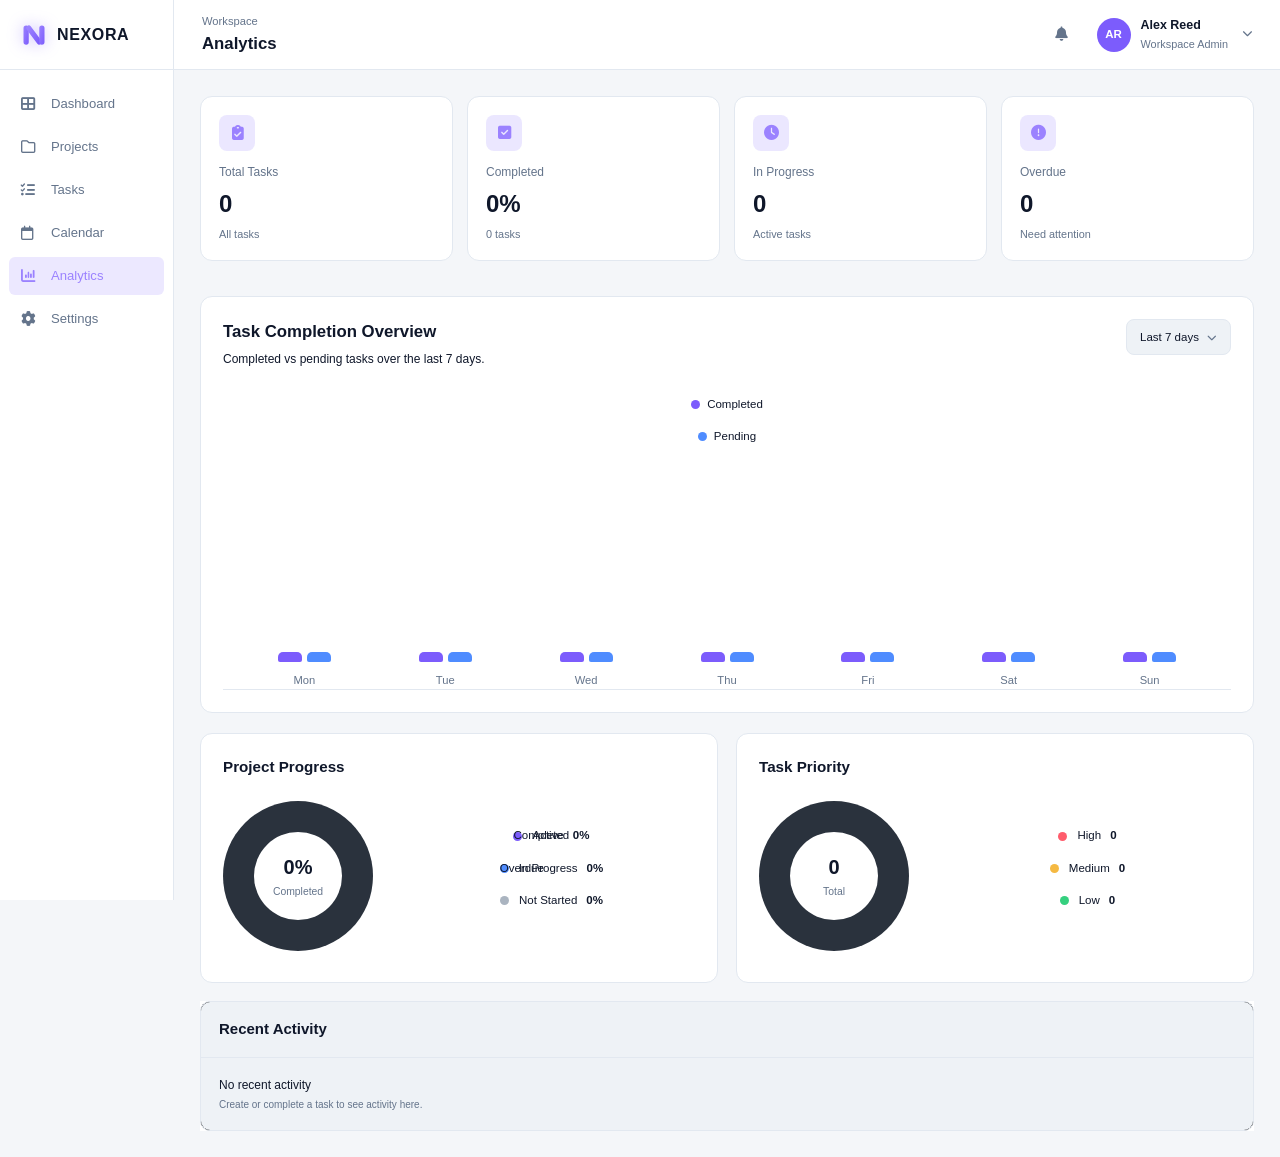
==== commit e097f457: "HTML" ====
--- a/analytics.html
+++ b/analytics.html
@@ -7,9 +7,9 @@
 
     
     <!-- Main Styles -->
-   <link rel="stylesheet" href="CSS/style.css">
-
-    <link rel="stylesheet" href="CSS/analytics.css">
+    <link rel="stylesheet" href="../CSS/style.css">
+
+    <link rel="stylesheet" href="../CSS/analytics.css">
 
     <link rel="stylesheet" href="https://cdnjs.cloudflare.com/ajax/libs/font-awesome/6.5.2/css/all.min.css">
 </head>
@@ -345,9 +345,11 @@
 
 
      <!-- JavaScript -->
-    <script src="../js/app.js"></script>
-<script src="../js/analytics.js"></script>
-<script src="../js/login.js"></script>
+    <script src="../JS/app.js"></script>
+
+<script src="../JS/analytics.js"></script>
+
+<script src="../JS/login.js"></script>
 
 </body>
-</html>
+</html>
